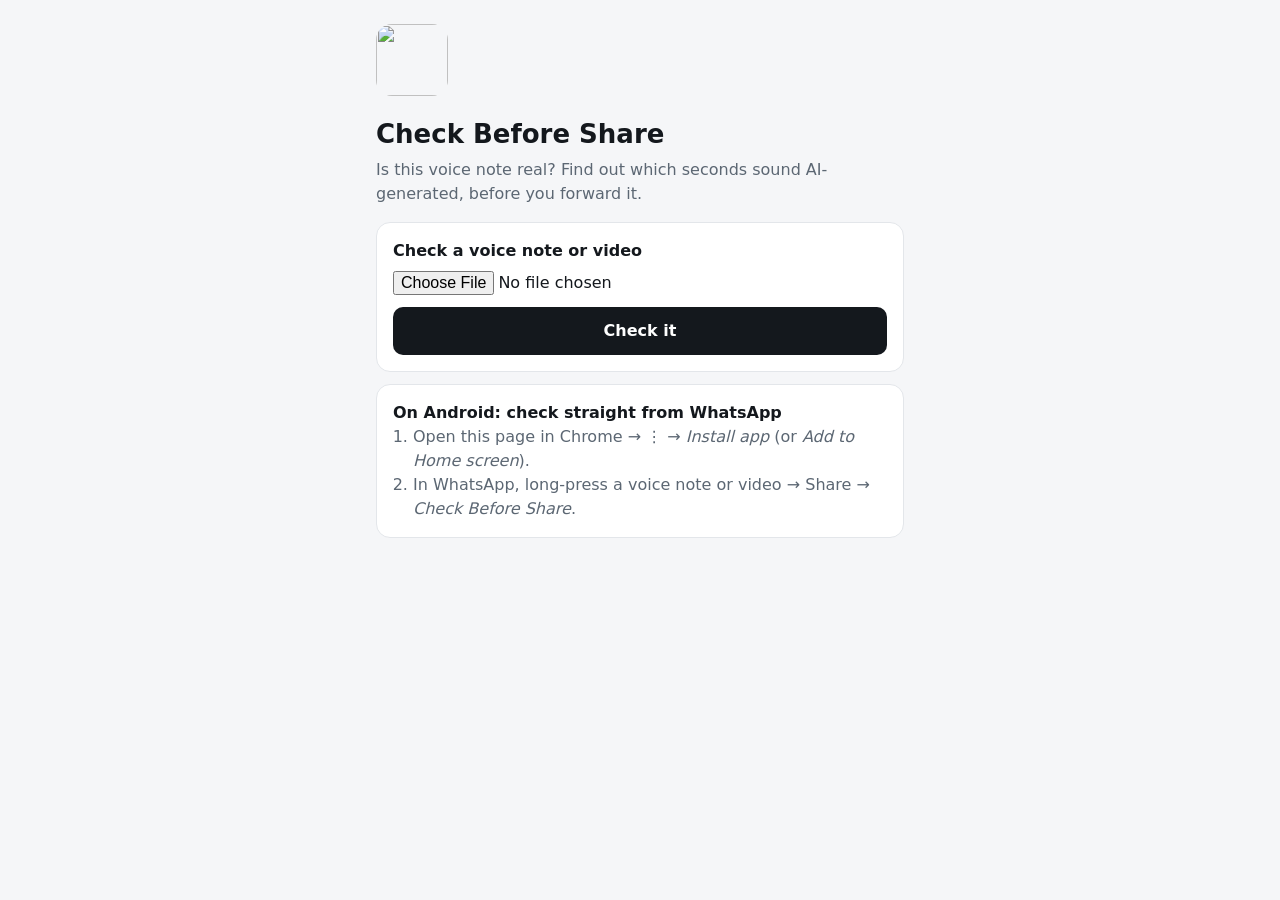
==== app/web/index.html @ 6056d90f "Lane A: engine, result page and PWA (steps A1–A5, A7) - normalize: send the original file when Aleth" ====
<!doctype html>
<html lang="en">
<head>
<meta charset="utf-8">
<meta name="viewport" content="width=device-width, initial-scale=1">
<meta name="theme-color" content="#101418">
<title>Check Before Share</title>
<link rel="manifest" href="/manifest.webmanifest">
<link rel="icon" href="/static/icons/icon-192.png">
<link rel="apple-touch-icon" href="/static/icons/icon-192.png">
<style>
  :root { --bg:#f5f6f8; --card:#fff; --text:#14181d; --muted:#5c6773; --line:#e3e6ea }
  @media (prefers-color-scheme: dark) { :root { --bg:#0d1014; --card:#161b21; --text:#e8ebee; --muted:#9aa6b2; --line:#252c34 } }
  * { box-sizing:border-box }
  body { margin:0; background:var(--bg); color:var(--text);
         font:16px/1.5 system-ui,-apple-system,"Segoe UI","Noto Sans","Noto Sans Kannada","Nirmala UI",sans-serif }
  main { max-width:560px; margin:0 auto; padding:24px 16px }
  img { width:72px; height:72px; border-radius:16px }
  h1 { margin:12px 0 4px; font-size:26px }
  p { color:var(--muted); margin:0 0 16px }
  .card { background:var(--card); border:1px solid var(--line); border-radius:14px; padding:16px; margin-bottom:12px }
  input[type=file] { width:100%; margin:8px 0 12px; font:inherit }
  button { width:100%; border:0; border-radius:10px; padding:12px; background:var(--text); color:var(--card); font:inherit; font-weight:600; cursor:pointer }
  button:disabled { opacity:.6 }
  ol { margin:0; padding-left:20px; color:var(--muted) }
</style>
</head>
<body>
<main>
  <img src="/static/icons/icon-192.png" alt="">
  <h1>Check Before Share</h1>
  <p>Is this voice note real? Find out which seconds sound AI-generated, before you forward it.</p>

  <form class="card" action="/share" method="post" enctype="multipart/form-data" id="form">
    <strong>Check a voice note or video</strong>
    <input type="file" name="media" accept="audio/*,video/*,.ogg,.opus,.m4a,.mp4" required>
    <button type="submit" id="go">Check it</button>
  </form>

  <div class="card">
    <strong>On Android: check straight from WhatsApp</strong>
    <ol>
      <li>Open this page in Chrome → ⋮ → <em>Install app</em> (or <em>Add to Home screen</em>).</li>
      <li>In WhatsApp, long-press a voice note or video → Share → <em>Check Before Share</em>.</li>
    </ol>
  </div>
</main>
<script>
  document.getElementById('form').addEventListener('submit', () => {
    const b = document.getElementById('go'); b.disabled = true; b.textContent = 'Checking…'
  })
  if ('serviceWorker' in navigator) navigator.serviceWorker.register('/sw.js')
</script>
</body>
</html>
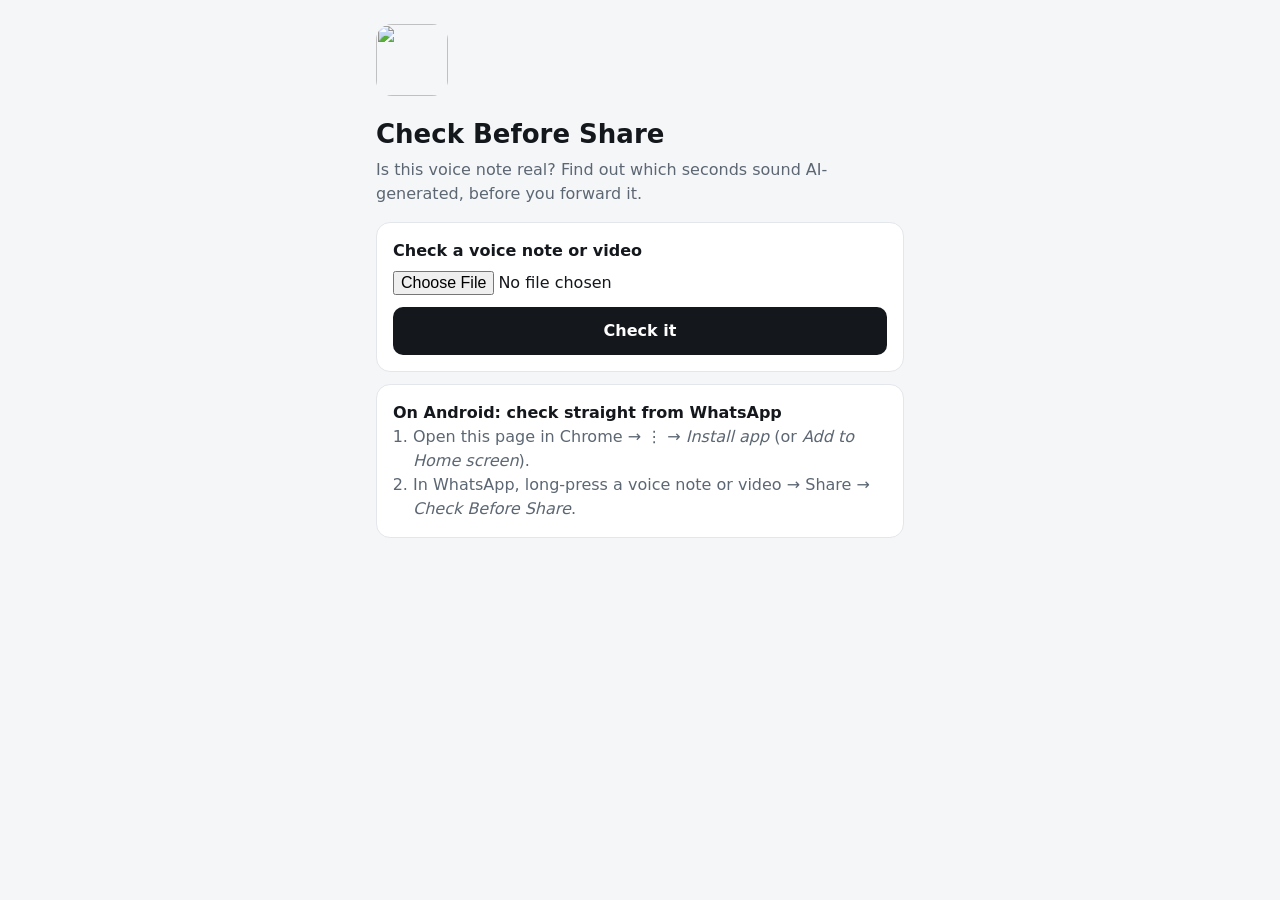
==== commit 1af78087: "A5: fix Android install behind ngrok; share target passes on a phone Chrome fetches the web app mani" ====
--- a/app/web/index.html
+++ b/app/web/index.html
@@ -5,7 +5,7 @@
 <meta name="viewport" content="width=device-width, initial-scale=1">
 <meta name="theme-color" content="#101418">
 <title>Check Before Share</title>
-<link rel="manifest" href="/manifest.webmanifest">
+<link rel="manifest" href="/manifest.webmanifest" crossorigin="use-credentials"><!-- send cookies: ngrok free answers cookie-less requests with its warning page -->
 <link rel="icon" href="/static/icons/icon-192.png">
 <link rel="apple-touch-icon" href="/static/icons/icon-192.png">
 <style>
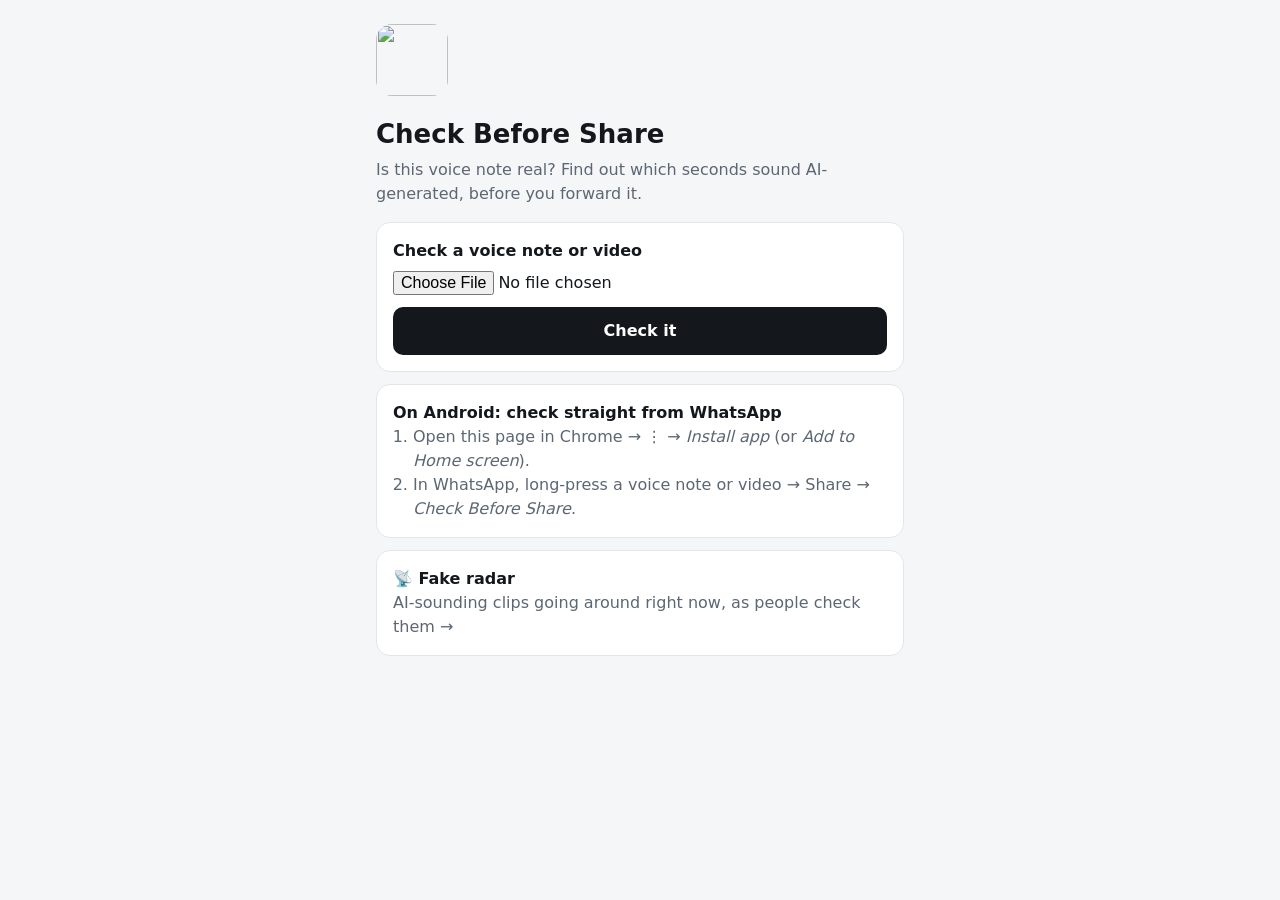
==== commit 5e938b26: "Fake radar: live page of flagged clips that are circulating /radar shows AI-sounding clips going aro" ====
--- a/app/web/index.html
+++ b/app/web/index.html
@@ -23,6 +23,8 @@
   button { width:100%; border:0; border-radius:10px; padding:12px; background:var(--text); color:var(--card); font:inherit; font-weight:600; cursor:pointer }
   button:disabled { opacity:.6 }
   ol { margin:0; padding-left:20px; color:var(--muted) }
+  .radar { display:block; color:inherit; text-decoration:none }
+  .radar span { color:var(--muted) }
 </style>
 </head>
 <body>
@@ -44,6 +46,9 @@
       <li>In WhatsApp, long-press a voice note or video → Share → <em>Check Before Share</em>.</li>
     </ol>
   </div>
+
+  <a class="card radar" href="/radar"><strong>📡 Fake radar</strong><br>
+    <span>AI-sounding clips going around right now, as people check them →</span></a>
 </main>
 <script>
   document.getElementById('form').addEventListener('submit', () => {
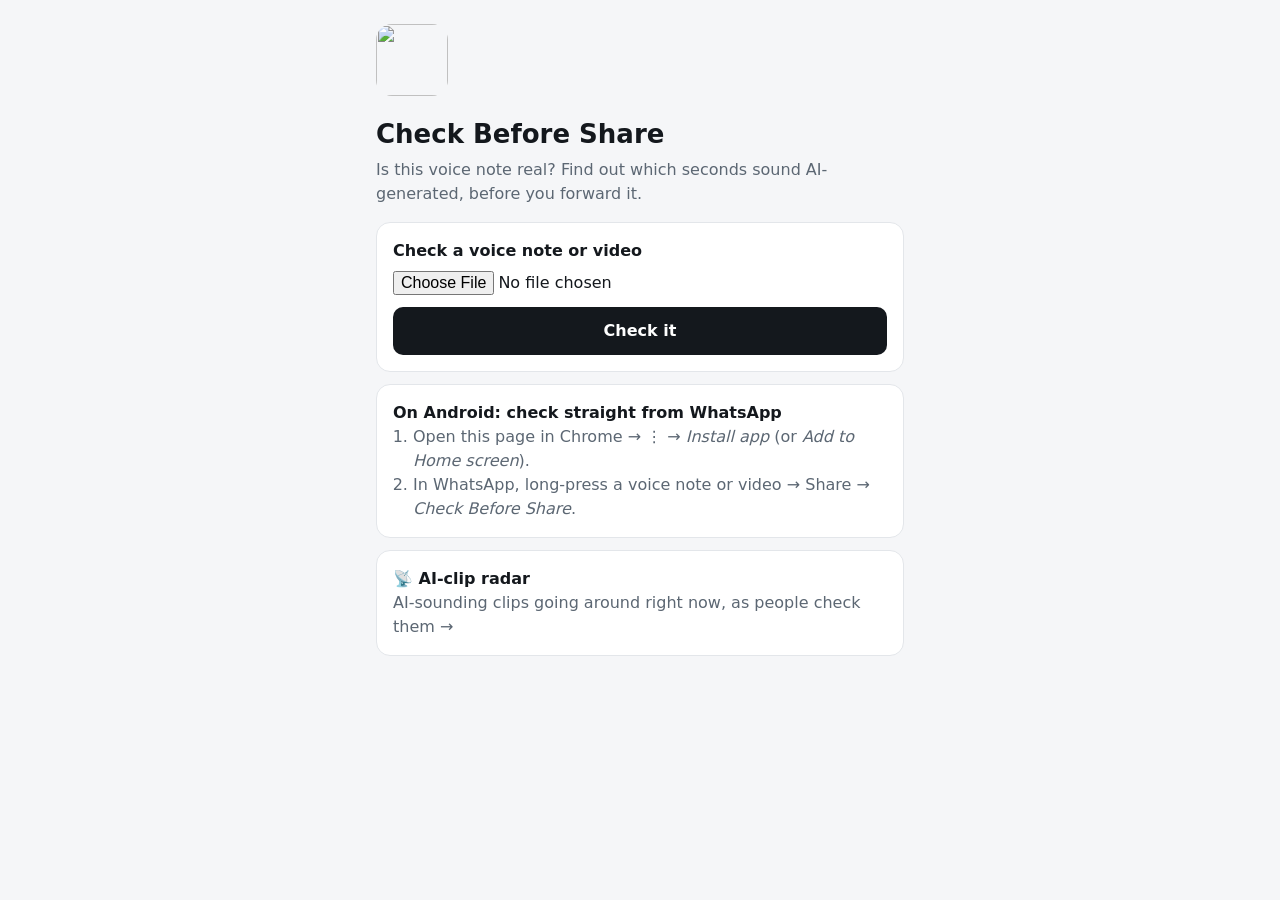
==== commit 5eebd52a: "Rename "Fake radar" to "AI-clip radar" "Fake radar" could be read as "not a real radar". Page title," ====
--- a/app/web/index.html
+++ b/app/web/index.html
@@ -47,7 +47,7 @@
     </ol>
   </div>
 
-  <a class="card radar" href="/radar"><strong>📡 Fake radar</strong><br>
+  <a class="card radar" href="/radar"><strong>📡 AI-clip radar</strong><br>
     <span>AI-sounding clips going around right now, as people check them →</span></a>
 </main>
 <script>
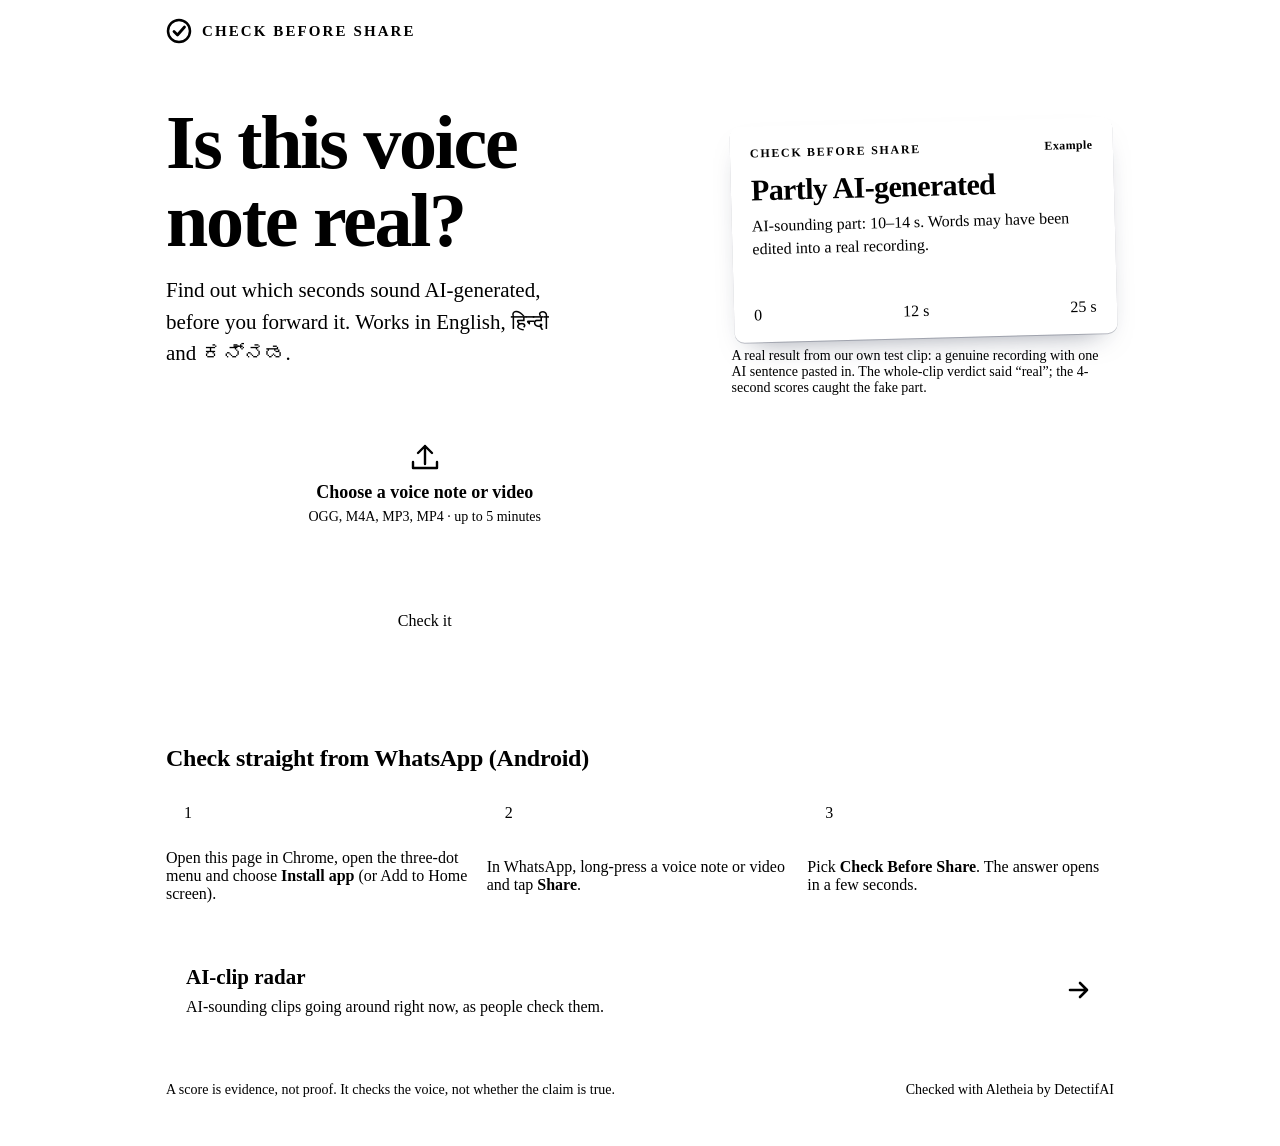
==== commit b9dffa73: "New look: the ticket (card, result page, landing page, AI-clip radar) One visual world across everyt" ====
--- a/app/web/index.html
+++ b/app/web/index.html
@@ -3,54 +3,166 @@
 <head>
 <meta charset="utf-8">
 <meta name="viewport" content="width=device-width, initial-scale=1">
-<meta name="theme-color" content="#101418">
+<meta name="theme-color" content="#18203a">
 <title>Check Before Share</title>
+<meta name="description" content="Is this voice note real? Check a voice note or video for AI-generated speech and see which seconds sound fake, before you forward it.">
 <link rel="manifest" href="/manifest.webmanifest" crossorigin="use-credentials"><!-- send cookies: ngrok free answers cookie-less requests with its warning page -->
 <link rel="icon" href="/static/icons/icon-192.png">
 <link rel="apple-touch-icon" href="/static/icons/icon-192.png">
+<link rel="stylesheet" href="/static/theme.css">
 <style>
-  :root { --bg:#f5f6f8; --card:#fff; --text:#14181d; --muted:#5c6773; --line:#e3e6ea }
-  @media (prefers-color-scheme: dark) { :root { --bg:#0d1014; --card:#161b21; --text:#e8ebee; --muted:#9aa6b2; --line:#252c34 } }
-  * { box-sizing:border-box }
-  body { margin:0; background:var(--bg); color:var(--text);
-         font:16px/1.5 system-ui,-apple-system,"Segoe UI","Noto Sans","Noto Sans Kannada","Nirmala UI",sans-serif }
-  main { max-width:560px; margin:0 auto; padding:24px 16px }
-  img { width:72px; height:72px; border-radius:16px }
-  h1 { margin:12px 0 4px; font-size:26px }
-  p { color:var(--muted); margin:0 0 16px }
-  .card { background:var(--card); border:1px solid var(--line); border-radius:14px; padding:16px; margin-bottom:12px }
-  input[type=file] { width:100%; margin:8px 0 12px; font:inherit }
-  button { width:100%; border:0; border-radius:10px; padding:12px; background:var(--text); color:var(--card); font:inherit; font-weight:600; cursor:pointer }
-  button:disabled { opacity:.6 }
-  ol { margin:0; padding-left:20px; color:var(--muted) }
-  .radar { display:block; color:inherit; text-decoration:none }
-  .radar span { color:var(--muted) }
+  :root { --bg: var(--paper); --fg: var(--ink); --fg-soft: var(--ink-soft); --line: var(--rule); }
+  @media (prefers-color-scheme: dark) { :root { --bg: #11172b; --fg: #eef0eb; --fg-soft: #b9c0d0; --line: #2c3552; } }
+  * { box-sizing: border-box; }
+  html { background: var(--bg); color: var(--fg); -webkit-text-size-adjust: 100%; }
+  body { margin: 0; font: 500 17px/1.55 var(--font); -webkit-font-smoothing: antialiased; }
+  ::selection { background: var(--stock-unclear); color: var(--ink); }
+  :focus-visible { outline: 3px solid var(--stock-partly_fake); outline-offset: 3px; border-radius: 4px; }
+  main { max-width: 980px; margin: 0 auto; padding: 18px 16px 48px; }
+
+  .mark { display: inline-flex; align-items: center; gap: 10px; font-weight: 800; font-size: 15px;
+          letter-spacing: .14em; text-transform: uppercase; }
+  .mark svg { width: 26px; height: 26px; }
+
+  .intro { display: grid; gap: 28px; margin-top: 34px; align-items: start; }
+  h1 { margin: 0; font-size: clamp(40px, 10vw, 76px); line-height: 1.02; font-weight: 800; letter-spacing: -.03em;
+       text-wrap: balance; max-width: 12ch; }
+  .lede { margin: 16px 0 0; font-size: clamp(18px, 4.4vw, 21px); line-height: 1.5; max-width: 38ch; color: var(--fg-soft); }
+
+  /* the ticket counter: upload */
+  form { margin-top: 26px; border: 2px solid var(--fg); border-radius: 10px; padding: 18px; max-width: 520px; }
+  .drop { display: grid; gap: 6px; place-items: center; text-align: center; padding: 26px 14px; border-radius: 8px;
+          border: 2px dashed var(--fg); cursor: pointer; transition: background-color .2s; }
+  .drop:hover, .drop.over { background: color-mix(in srgb, var(--stock-partly_fake) 22%, transparent); }
+  .drop svg { width: 36px; height: 36px; stroke: currentColor; stroke-width: 2.4; fill: none; stroke-linecap: round; stroke-linejoin: round; }
+  .drop strong { font-size: 18px; }
+  .drop span { font-size: 14px; color: var(--fg-soft); }
+  .drop input { position: absolute; width: 1px; height: 1px; opacity: 0; }
+  .file { margin: 10px 2px 0; font: 700 14px/1.4 var(--mono); min-height: 1.4em; overflow-wrap: anywhere; }
+  button { margin-top: 12px; width: 100%; min-height: 52px; border: 2px solid var(--ink); border-radius: 8px;
+           background: var(--stock-partly_fake); color: var(--ink); font: 800 18px/1 var(--font); cursor: pointer;
+           transition: transform .2s var(--ease-out); }
+  button:hover { transform: translateY(-1px); }
+  button:disabled { opacity: .7; cursor: progress; transform: none; }
+
+  /* the example ticket (a real result from our own test clip) */
+  figure { margin: 0; }
+  figcaption { margin-top: 10px; font-size: 14px; color: var(--fg-soft); }
+  .ticket { --stock: var(--stock-partly_fake); position: relative; background: var(--stock); color: var(--ink);
+            border-radius: 10px; overflow: hidden; display: grid; grid-template-columns: 1fr;
+            box-shadow: 0 1px 0 rgba(24,32,58,.25), 0 14px 30px -18px rgba(24,32,58,.55);
+            transform: rotate(-1.5deg); }
+  .ticket::before { content: ""; position: absolute; inset: 0; pointer-events: none; opacity: .08;
+    background: repeating-linear-gradient(-18deg, var(--ink) 0 1px, transparent 1px 11px); }
+  .t-main { position: relative; padding: 20px 20px 18px; }
+  .t-head { display: flex; align-items: center; gap: 10px; font-size: 12px; font-weight: 800; letter-spacing: .14em; text-transform: uppercase; }
+  .t-head .rule { flex: 1; height: 2px; background: var(--ink); opacity: .8; }
+  .serial { font-family: var(--mono); letter-spacing: .03em; text-transform: none; }
+  .t-label { margin: 12px 0 0; font-size: 30px; line-height: 1.1; font-weight: 800; letter-spacing: -.02em; }
+  .t-msg { margin: 8px 0 0; font-size: 16px; line-height: 1.45; }
+  .row { display: flex; gap: 2px; height: 26px; margin-top: 16px; }
+  .row i { flex: 1; border: 2px solid var(--ink); border-radius: 2px; position: relative; }
+  .row i.o { background: repeating-linear-gradient(135deg, var(--ink) 0 2px, transparent 2px 6px); }
+  .row i.p { background: var(--ink); }
+  .row i.p::after { content: ""; position: absolute; left: 50%; top: 50%; width: 8px; height: 8px; margin: -4px 0 0 -4px;
+                    border-radius: 50%; background: var(--stock); }
+  .ax { display: flex; justify-content: space-between; margin-top: 4px; font: 700 12px/1 var(--mono); }
+
+  /* how to use it from WhatsApp, as ticket stages */
+  .how { margin-top: 56px; border-top: 2px solid var(--fg); padding-top: 22px; }
+  h2 { margin: 0; font-size: 24px; line-height: 1.25; font-weight: 800; letter-spacing: -.01em; }
+  ol { list-style: none; margin: 18px 0 0; padding: 0; display: grid; gap: 14px; counter-reset: stage; }
+  li { counter-increment: stage; display: grid; grid-template-columns: 44px 1fr; gap: 14px; align-items: start; max-width: 62ch; }
+  li::before { content: counter(stage); display: grid; place-items: center; width: 44px; height: 44px;
+               border: 2px solid var(--fg); border-radius: 50%; font: 700 18px/1 var(--mono); }
+  li p { margin: 9px 0 0; }
+  .radar { display: grid; grid-template-columns: 1fr auto; align-items: center; gap: 8px 16px; margin-top: 44px;
+           padding: 18px 20px; border: 2px solid var(--fg); border-radius: 10px; color: inherit; text-decoration: none;
+           transition: transform .2s var(--ease-out); }
+  .radar:hover { transform: translateY(-2px); }
+  .radar strong { font-size: 21px; font-weight: 800; }
+  .radar span { grid-column: 1; color: var(--fg-soft); font-size: 16px; }
+  .radar svg { grid-row: 1 / span 2; grid-column: 2; width: 30px; height: 30px; stroke: currentColor; stroke-width: 2.6;
+               fill: none; stroke-linecap: round; stroke-linejoin: round; }
+  .foot { margin-top: 48px; display: flex; flex-wrap: wrap; justify-content: space-between; gap: 8px 20px;
+          font-size: 14px; color: var(--fg-soft); }
+
+  @media (min-width: 820px) {
+    .intro { grid-template-columns: 1.15fr .85fr; gap: 48px; margin-top: 56px; }
+    figure { margin-top: 18px; }
+    .how ol { grid-template-columns: repeat(3, 1fr); }
+    li { grid-template-columns: 1fr; }
+    li p { margin: 0; }
+  }
+  @media (prefers-reduced-motion: reduce) { * { transition: none !important; } }
 </style>
 </head>
 <body>
 <main>
-  <img src="/static/icons/icon-192.png" alt="">
-  <h1>Check Before Share</h1>
-  <p>Is this voice note real? Find out which seconds sound AI-generated, before you forward it.</p>
-
-  <form class="card" action="/share" method="post" enctype="multipart/form-data" id="form">
-    <strong>Check a voice note or video</strong>
-    <input type="file" name="media" accept="audio/*,video/*,.ogg,.opus,.m4a,.mp4" required>
-    <button type="submit" id="go">Check it</button>
-  </form>
-
-  <div class="card">
-    <strong>On Android: check straight from WhatsApp</strong>
-    <ol>
-      <li>Open this page in Chrome → ⋮ → <em>Install app</em> (or <em>Add to Home screen</em>).</li>
-      <li>In WhatsApp, long-press a voice note or video → Share → <em>Check Before Share</em>.</li>
-    </ol>
+  <div class="mark">
+    <svg viewBox="0 0 26 26" aria-hidden="true"><circle cx="13" cy="13" r="11" fill="none" stroke="currentColor" stroke-width="2.5"/><path d="M8 13.5l3.5 3.5 7-8" fill="none" stroke="currentColor" stroke-width="2.8" stroke-linecap="round" stroke-linejoin="round"/></svg>
+    Check Before Share
   </div>
 
-  <a class="card radar" href="/radar"><strong>📡 AI-clip radar</strong><br>
-    <span>AI-sounding clips going around right now, as people check them →</span></a>
+  <div class="intro">
+    <div>
+      <h1>Is this voice note real?</h1>
+      <p class="lede">Find out which seconds sound AI-generated, before you forward it. Works in English, हिन्दी and ಕನ್ನಡ.</p>
+
+      <form action="/share" method="post" enctype="multipart/form-data" id="form">
+        <label class="drop" id="drop">
+          <svg viewBox="0 0 36 36" aria-hidden="true"><path d="M18 24V6M11 13l7-7 7 7"/><path d="M6 22v6h24v-6"/></svg>
+          <strong>Choose a voice note or video</strong>
+          <span>OGG, M4A, MP3, MP4 · up to 5 minutes</span>
+          <input type="file" name="media" id="media" accept="audio/*,video/*,.ogg,.opus,.m4a,.mp4" required>
+        </label>
+        <p class="file" id="file" aria-live="polite"></p>
+        <button type="submit" id="go">Check it</button>
+      </form>
+    </div>
+
+    <figure>
+      <div class="ticket" aria-label="Example result: partly AI-generated, 10 to 14 seconds">
+        <div class="t-main">
+          <div class="t-head"><span>Check Before Share</span><span class="rule"></span><span class="serial">Example</span></div>
+          <p class="t-label">Partly AI-generated</p>
+          <p class="t-msg">AI-sounding part: 10–14 s. Words may have been edited into a real recording.</p>
+          <div class="row" aria-hidden="true">
+            <i></i><i></i><i></i><i></i><i></i><i></i><i></i><i></i><i class="o"></i><i class="o"></i><i class="p"></i><i class="p"></i><i class="p"></i><i class="p"></i><i class="o"></i><i class="o"></i><i></i><i></i><i></i><i></i><i></i><i></i><i></i><i></i><i></i>
+          </div>
+          <div class="ax" aria-hidden="true"><span>0</span><span>12 s</span><span>25 s</span></div>
+        </div>
+      </div>
+      <figcaption>A real result from our own test clip: a genuine recording with one AI sentence pasted in. The whole-clip verdict said “real”; the 4-second scores caught the fake part.</figcaption>
+    </figure>
+  </div>
+
+  <section class="how">
+    <h2>Check straight from WhatsApp (Android)</h2>
+    <ol>
+      <li><p>Open this page in Chrome, open the three-dot menu and choose <strong>Install app</strong> (or Add to Home screen).</p></li>
+      <li><p>In WhatsApp, long-press a voice note or video and tap <strong>Share</strong>.</p></li>
+      <li><p>Pick <strong>Check Before Share</strong>. The answer opens in a few seconds.</p></li>
+    </ol>
+  </section>
+
+  <a class="radar" href="/radar">
+    <strong>AI-clip radar</strong>
+    <span>AI-sounding clips going around right now, as people check them.</span>
+    <svg viewBox="0 0 30 30" aria-hidden="true"><path d="M6 15h17M16 8l7 7-7 7"/></svg>
+  </a>
+
+  <div class="foot">
+    <span>A score is evidence, not proof. It checks the voice, not whether the claim is true.</span>
+    <span>Checked with Aletheia by DetectifAI</span>
+  </div>
 </main>
 <script>
+  const input = document.getElementById('media'), drop = document.getElementById('drop')
+  input.addEventListener('change', () => { document.getElementById('file').textContent = input.files[0]?.name || '' })
+  ;['dragenter', 'dragover'].forEach(e => drop.addEventListener(e, ev => { ev.preventDefault(); drop.classList.add('over') }))
+  ;['dragleave', 'drop'].forEach(e => drop.addEventListener(e, () => drop.classList.remove('over')))
+  drop.addEventListener('drop', ev => { ev.preventDefault(); if (ev.dataTransfer.files.length) { input.files = ev.dataTransfer.files; input.dispatchEvent(new Event('change')) } })
   document.getElementById('form').addEventListener('submit', () => {
     const b = document.getElementById('go'); b.disabled = true; b.textContent = 'Checking…'
   })
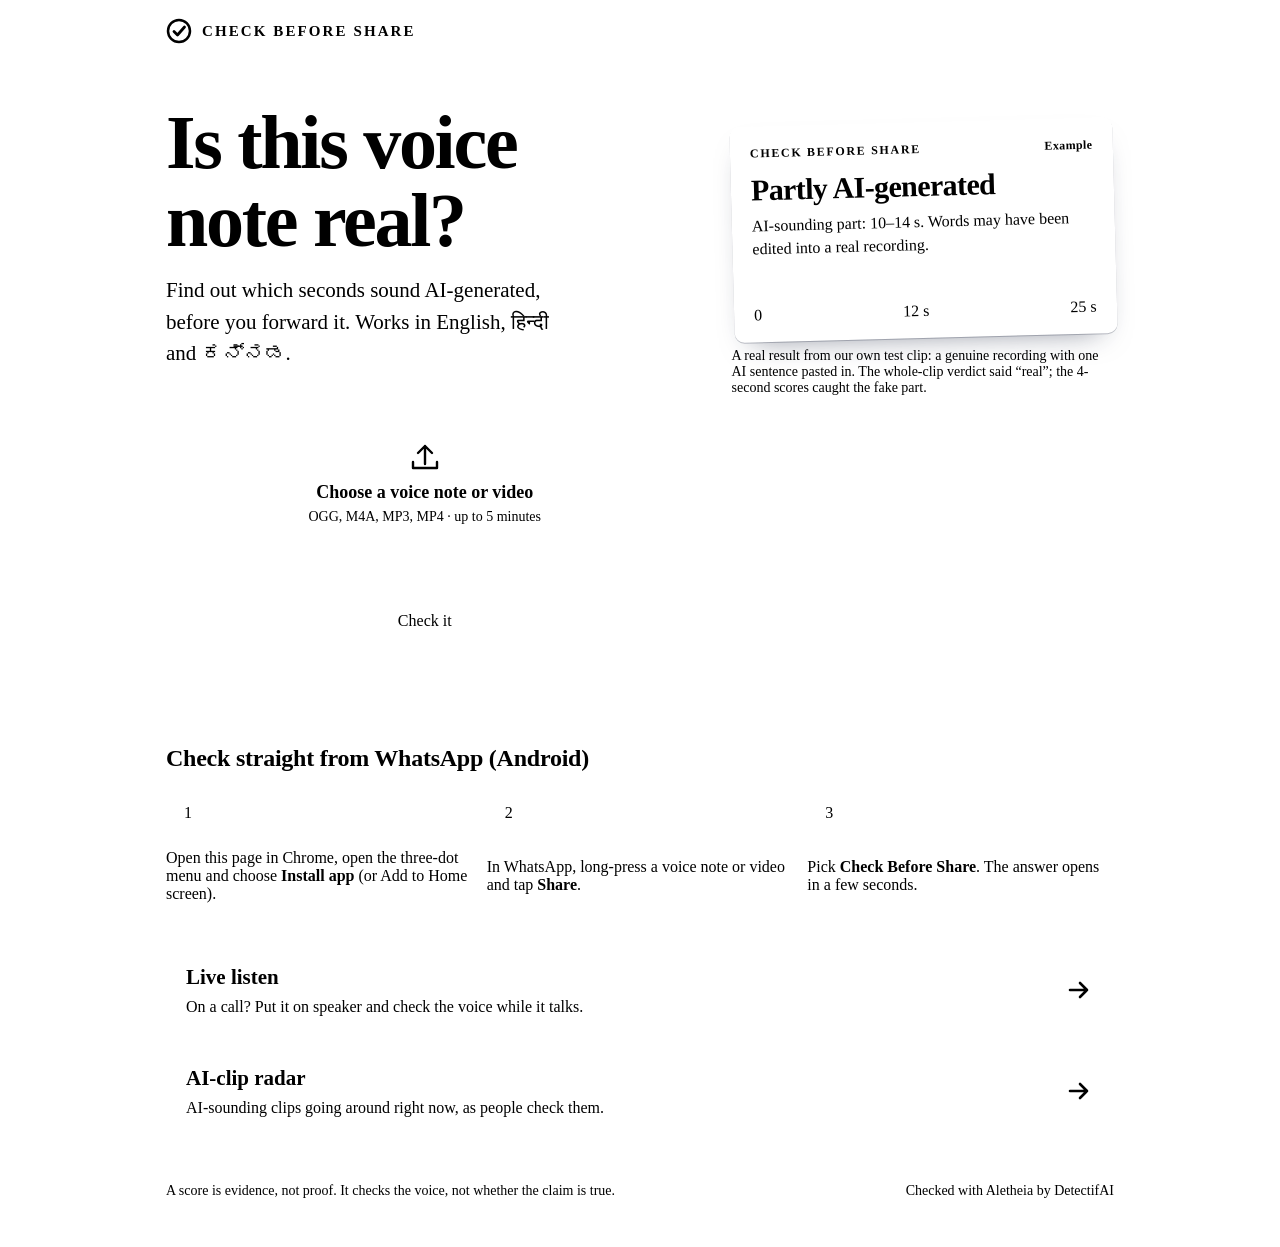
==== commit 8eed29a5: "Live listen: check a voice while a call is on speaker Answers a judge's round-1 question. The /live " ====
--- a/app/web/index.html
+++ b/app/web/index.html
@@ -76,6 +76,7 @@
   li::before { content: counter(stage); display: grid; place-items: center; width: 44px; height: 44px;
                border: 2px solid var(--fg); border-radius: 50%; font: 700 18px/1 var(--mono); }
   li p { margin: 9px 0 0; }
+  .radar + .radar { margin-top: 14px; }
   .radar { display: grid; grid-template-columns: 1fr auto; align-items: center; gap: 8px 16px; margin-top: 44px;
            padding: 18px 20px; border: 2px solid var(--fg); border-radius: 10px; color: inherit; text-decoration: none;
            transition: transform .2s var(--ease-out); }
@@ -146,6 +147,12 @@
     </ol>
   </section>
 
+  <a class="radar" href="/live">
+    <strong>Live listen</strong>
+    <span>On a call? Put it on speaker and check the voice while it talks.</span>
+    <svg viewBox="0 0 30 30" aria-hidden="true"><path d="M6 15h17M16 8l7 7-7 7"/></svg>
+  </a>
+
   <a class="radar" href="/radar">
     <strong>AI-clip radar</strong>
     <span>AI-sounding clips going around right now, as people check them.</span>
